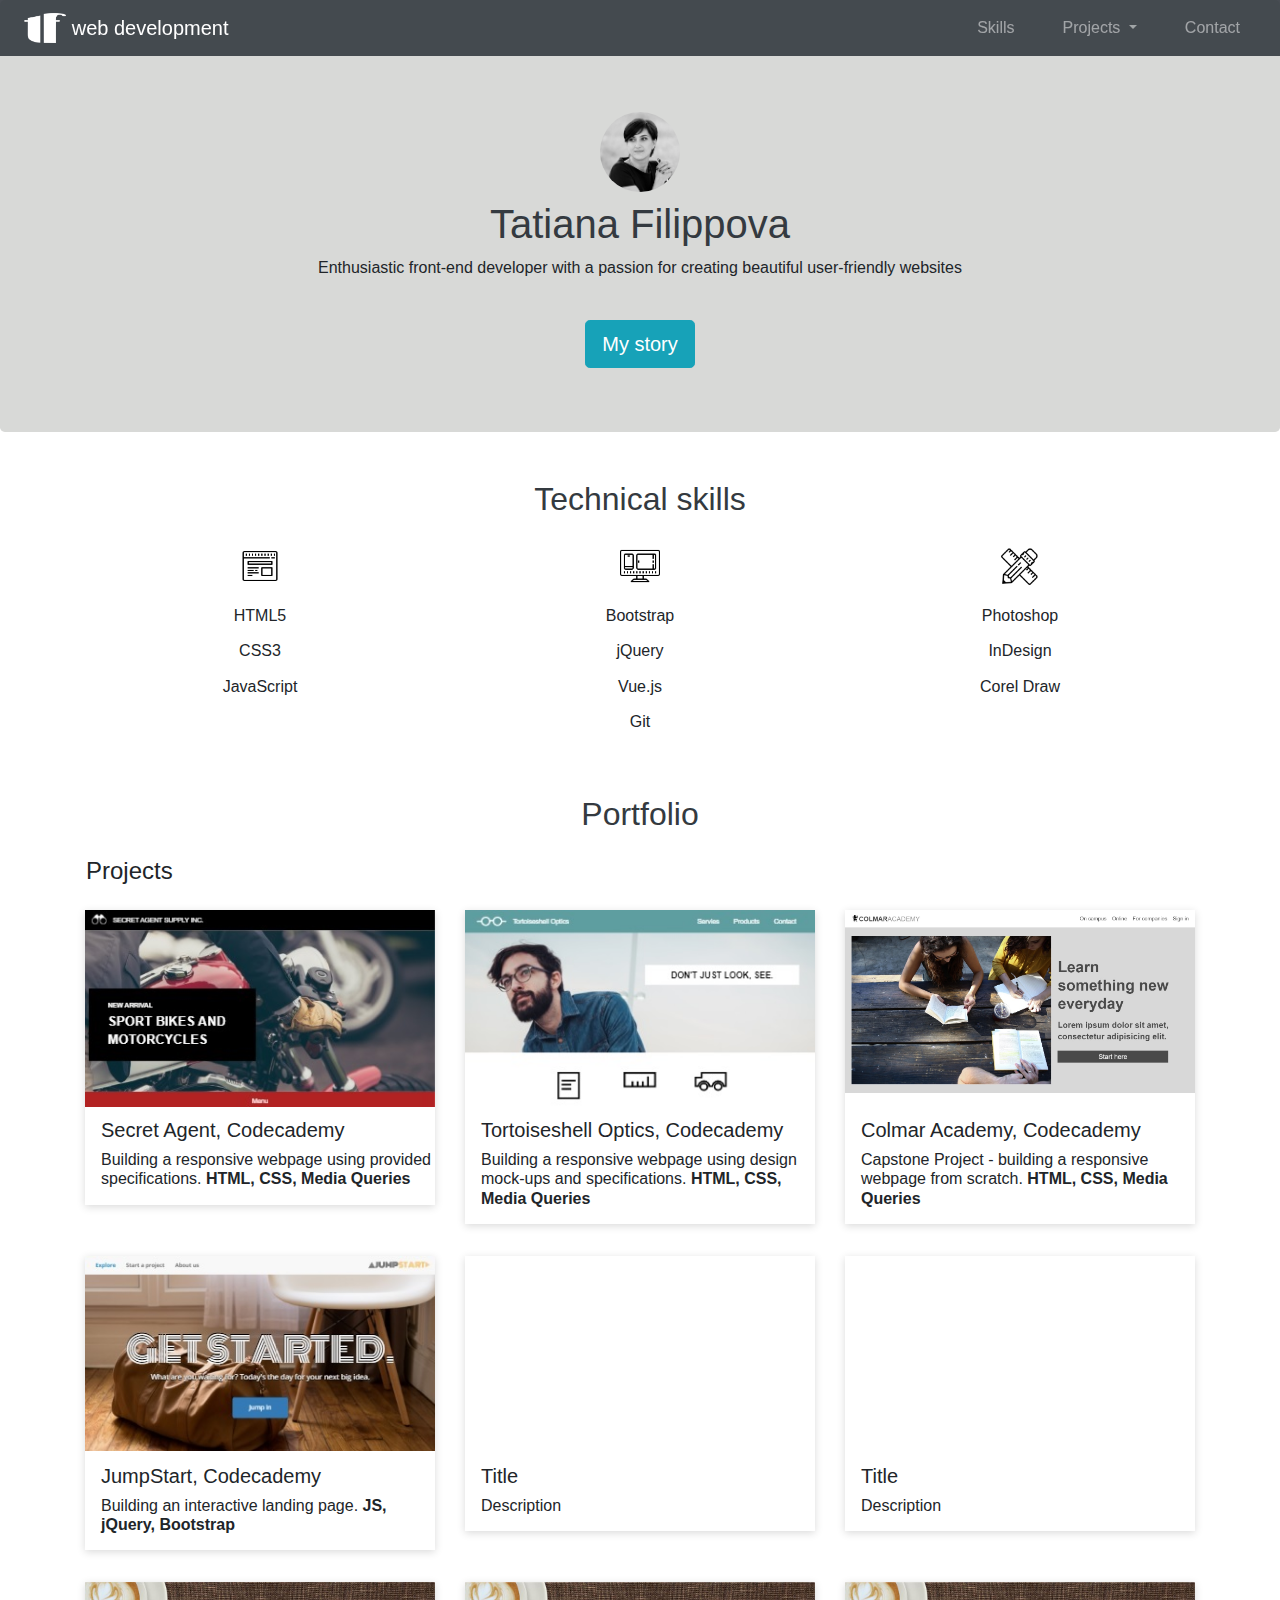
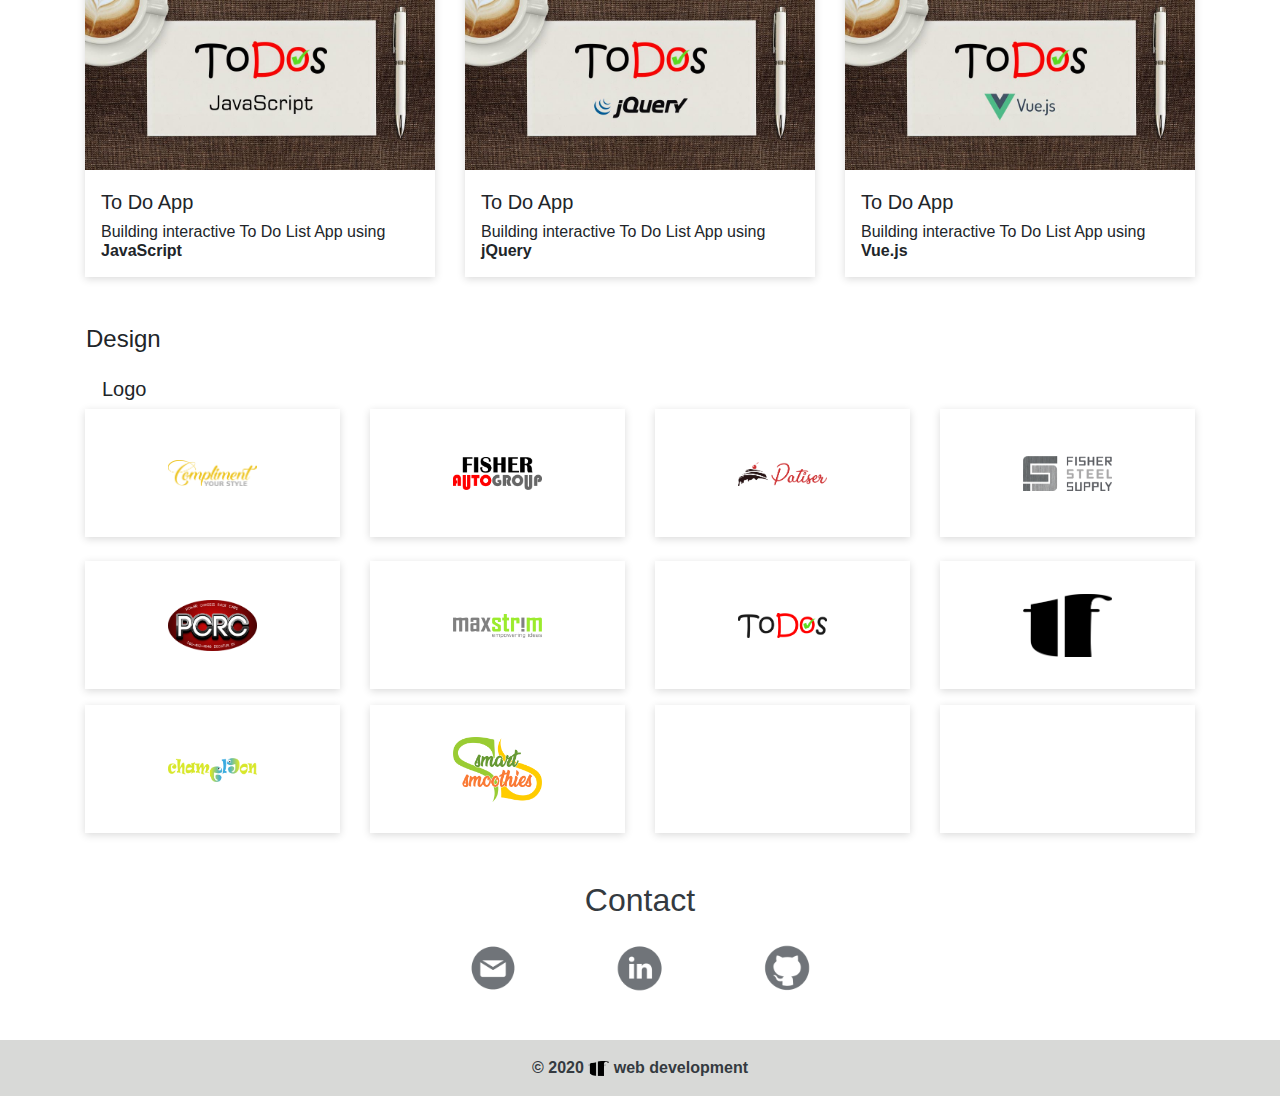
==== index.html @ d6ab0d85 "Change pictures for 7, 8 and 9 project. Add titles and description" ====
<!DOCTYPE html>
<html lang="en" dir="ltr">
<head>
	<meta charset="utf-8">
	<meta name="viewport" content="width=device-width, initial-scale=1">
	<title>Tatiana Filippova</title>
<!--	<link rel="stylesheet" href="resources/css/reset.css">-->
	<link rel="stylesheet" href="https://maxcdn.bootstrapcdn.com/bootstrap/4.4.1/css/bootstrap.min.css">
	<link rel="stylesheet" href="resources/css/style.css">
	<script src="https://ajax.googleapis.com/ajax/libs/jquery/3.4.1/jquery.min.js"></script>
	<script src="https://cdnjs.cloudflare.com/ajax/libs/popper.js/1.16.0/umd/popper.min.js"></script>
	<script src="https://maxcdn.bootstrapcdn.com/bootstrap/4.4.1/js/bootstrap.min.js"></script>
</head>
<body>

	<!-- Header -->
	<header>
		<nav class="navbar navbar-expand-lg navbar-dark dark fixed-top">
			<a class="navbar-brand ml-2" href="#">
				<img src="./resources/img/logo.png" height="30" class="d-inline-block align-top" alt="">
				<span>web development</span>
			</a>
			<button class="navbar-toggler" type="button" data-toggle="collapse" data-target="#navbarNavDropdown" aria-controls="navbarNavDropdown" aria-expanded="false" aria-label="Toggle navigation">
				<span class="navbar-toggler-icon"></span>
			</button>
			<div class="collapse navbar-collapse" id="navbarNavDropdown">
				<ul class="navbar-nav">
					<li class="nav-item">
						<a class="nav-link" href="#skills">Skills</a>
					</li>
					<li class="nav-item dropdown">
						<a class="nav-link dropdown-toggle" href="#" id="navbarDropdownMenuLink" role="button" data-toggle="dropdown" aria-haspopup="true" aria-expanded="false">
							Projects
						</a>
						<div class="dropdown-menu" aria-labelledby="navbarDropdownMenuLink">
							<a class="dropdown-item" href="#projects">Projects</a>
							<a class="dropdown-item" href="#design">Design</a>
						</div>
					</li>
					<li class="nav-item">
						<a class="nav-link" href="#contact">Contact</a>
					</li>
				</ul>
			</div>
		</nav>
	</header>

	<main>
		<section>
			<div class="fluid-container">
			<div class="jumbotron">
				<div class="container mt-5">
					<img src="./resources/img/tatiana.jpg" class="rounded-circle mb-2" width="80px" alt="">
					<h1>Tatiana Filippova</h1>
					<p>Enthusiastic front-end developer with a passion for creating beautiful user-friendly websites</p><br>
					<button type="button" class="btn btn-info btn-lg" data-toggle="collapse" data-target="#story">My story</button>
					<div id="story" class="collapse"> Lorem ipsum dolor sit amet, consectetur adipisicing elit, sed do eiusmod tempor incididunt ut labore et dolore magna aliqua. Ut enim ad minim veniam, quis nostrud exercitation ullamco laboris nisi ut aliquip ex ea commodo consequat.
  					</div>
				</div>
			</div>
		</section>
		<section>
			<div class="container">
				<!-- Skills heading -->
				<h2 id="skills" class="title">Technical skills</h2>
				<div class="row">
					<!-- Front-end column -->
					<div class="col-sm-4">
						<img class="skills-img" src="./resources/img/web.png" alt="">
						<p>HTML5</p>
						<p>CSS3</p>
						<p>JavaScript</p>
					</div>
					<!-- Front-end column -->
					<div class="col-sm-4">
						<img class="skills-img" src="./resources/img/responsive.png" alt="">
						<p>Bootstrap</p>
						<p>jQuery</p>
						<p>Vue.js</p>
						<p>Git</p>
					</div>
					<!-- Design column -->
					<div class="col-sm-4">
						<img class="skills-img" src="./resources/img/design.png" alt="">
						<p>Photoshop</p>
						<p>InDesign</p>
						<p>Corel Draw</p>
					</div>
				</div>
			</div>
		</section>
		<section>
			<div class="container">
				<!-- Portfolio heading-->
				<h2 class="title">Portfolio</h2>
				<!-- Projects -->
				<div class="row">
					<h4 id="projects">Projects</h4>
				</div>
				<!-- Project row 1 -->
				<div class="row mb-3">
					<!-- Project 1 -->
					<div class="col-xs-12 col-sm-4">
						<div class="project">
							<div class="image-container">
								<a href="https://tphilippova.github.io/secretagentsupply/" target="_blank">
									<img src="./resources/img/project1.jpg" alt="">
								</a>
							</div>
							<h5>Secret Agent, Codecademy</h5>
							<p class="pb-3">Building a responsive webpage using provided specifications. <b>HTML, CSS, Media Queries</b></p>
						</div>
					</div>
					<!-- Project 2 -->
					<div class="col-xs-12 col-sm-4">
						<div class="project">
							<div class="image-container">
								<a href="https://tphilippova.github.io/t-optics/" target="_blank">
									<img src="./resources/img/project2.jpg" alt="">
								</a>
							</div>
							<h5>Tortoiseshell Optics, Codecademy</h5>
							<p class="pb-3">Building a responsive webpage using design mock-ups and specifications. <b>HTML, CSS, Media Queries</b></p>
						</div>
					</div>
					<!-- Project 3 -->
					<div class="col-xs-12 col-sm-4">
						<div class="project">
							<div class="image-container">
								<a href="https://tphilippova.github.io/colmaracademy/" target="_blank">
									<img src="./resources/img/project3.jpg" alt="">
								</a>
							</div>
							<h5>Colmar Academy, Codecademy</h5>
							<p class="pb-3">Capstone Project - building a responsive webpage from scratch. <b>HTML, CSS, Media Queries</b></p>
						</div>
					</div>
				</div>
				<!-- Project row 2 -->
				<div class="row mb-3">
					<!-- Project 4 -->
					<div class="col-xs-12 col-sm-4">
						<div class="project">
							<div class="image-container">
								<a href="https://tphilippova.github.io/jumpstart/" target="_blank">
									<img src="./resources/img/project4.jpg" alt="">
								</a>
							</div>
							<h5>JumpStart, Codecademy</h5>
							<p class="pb-3">Building  an interactive landing page. <b>JS, jQuery, Bootstrap</b></p>
						</div>
					</div>
					<!-- Project 5 -->
					<div class="col-xs-12 col-sm-4">
						<div class="project">
							<div class="image-container">
								<a href="" target="_blank">
									<img src="./resources/img/project5.jpg" alt="">
								</a>
							</div>
							<h5>Title</h5>
							<p class="pb-3">Description</p>
						</div>
					</div>
					<!-- Project 6 -->
					<div class="col-xs-12 col-sm-4">
						<div class="project">
							<div class="image-container">
								<a href="" target="_blank">
									<img src="./resources/img/project6.jpg" alt="">
								</a>
							</div>
							<h5>Title</h5>
							<p class="pb-3">Description</p>
						</div>
					</div>
				</div>
				<!-- Project row 3 -->
				<div class="row mb-3">
					<!-- Project 7 -->
					<div class="col-xs-12 col-sm-4">
						<div class="project">
							<div class="image-container">
								<a href="https://tphilippova.github.io/todos-js/" target="_blank">
									<img src="./resources/img/project7.jpg" alt="">
								</a>
							</div>
							<h5>To Do App</h5>
							<p class="pb-3">Building interactive To Do List App using <b>JavaScript</b></p>
						</div>
					</div>
					<!-- Project 8 -->
					<div class="col-xs-12 col-sm-4">
						<div class="project">
							<div class="image-container">
								<a href="https://tphilippova.github.io/todos-jquery/" target="_blank">
									<img src="./resources/img/project8.jpg" alt="">
								</a>
							</div>
							<h5>To Do App</h5>
							<p class="pb-3">Building interactive To Do List App using <b>jQuery</b></p>
						</div>
					</div>
					<!-- Project 9 -->
					<div class="col-xs-12 col-sm-4">
						<div class="project">
							<div class="image-container">
								<a href="https://tphilippova.github.io/todos-vue.js/" target="_blank">
									<img src="./resources/img/project9.jpg" alt="">
								</a>
							</div>
							<h5>To Do App</h5>
							<p class="pb-3">Building interactive To Do List App using <b>Vue.js</b></p>
						</div>
					</div>
				</div>

				<!-- Design projects -->
				<div class="row">
					<h4 id="design">Design</h4>
				</div>
				<div class="row">
					<h5 class="design-work">Logo</h5>
				</div>
				<!-- Design row 1 -->
				<div class="row mb-4">
					<div class="col-sm-3">
						<div class="design">
							<div class="logo-container">
								<img src="./resources/img/compliment.png" alt="Compliment logo">
							</div>
						</div>
					</div>
					<div class="col-sm-3">
						<div class="design">
							<div class="logo-container">
								<img src="./resources/img/fisherauto.png" alt="Fisher Auto logo">
							</div>
						</div>
					</div>
					<div class="col-sm-3">
						<div class="design">
							<div class="logo-container">
								<img src="./resources/img/patiser.png" alt="Patiser logo">
							</div>
						</div>
					</div>
					<div class="col-sm-3">
						<div class="design">
							<div class="logo-container">
								<img src="./resources/img/fishersteel.png" alt="Fisher Steel Supply logo">
							</div>
						</div>
					</div>
				</div>
				<!-- Design row 2 -->
				<div class="row mb-3">
					<div class="col-sm-3">
						<div class="design">
							<div class="logo-container">
								<img src="./resources/img/pcrc.png" alt="PCRC logo">
							</div>
						</div>
					</div>
					<div class="col-sm-3">
						<div class="design">
							<div class="logo-container">
								<img src="./resources/img/maxstrim.png" alt="Maxstrim logo">
							</div>
						</div>
					</div>
					<div class="col-sm-3">
						<div class="design">
							<div class="logo-container">
								<img src="./resources/img/todos.png" alt="ToDos logo">
							</div>
						</div>
					</div>
					<div class="col-sm-3">
						<div class="design">
							<div class="logo-container">
								<img src="./resources/img/tf.png" alt="TF logo">
							</div>
						</div>
					</div>
				</div>
				<!-- Design row 3 -->
				<div class="row mb-3">
					<div class="col-sm-3">
						<div class="design">
							<div class="logo-container">
								<img src="./resources/img/chameleon.png" alt="Chameleon logo">
							</div>
						</div>
					</div>
					<div class="col-sm-3">
						<div class="design">
							<div class="logo-container">
								<img src="./resources/img/smoothies.png" alt="Smart Smoothies logo">
							</div>
						</div>
					</div>
					<div class="col-sm-3">
						<div class="design">
							<div class="logo-container">
								<img src="./resources/img/ecopartner.png" alt="">
							</div>
						</div>
					</div>
					<div class="col-sm-3">
						<div class="design">
							<div class="logo-container">
								<img src="./resources/img/" alt="">
							</div>
						</div>
					</div>
				</div>
			</div>
		</section>
		<section>
			<!-- Contact information -->
			<div class="container">
				<h2 id="contact" class="title">Contact</h2>
				<div class="row mt-4 mb-5">
					<div class="col-sm-3"></div>
					<div class="col-sm-6">
						<div class="contact">
							<a href="mailto:tphilippova@gmail.com">
								<img class="contact-icon" src="./resources/img/mail_b.png" alt="">
							</a>
							<a href="https://www.linkedin.com/in/tatiana-filippova" target="_blank">
								<img class="contact-icon" src="./resources/img/in_b.png" alt="">
							</a>
							<a href="https://github.com/tphilippova" target="_blank">
								<img class="contact-icon" src="./resources/img/github_b.png" alt="">
							</a>
						</div>
					</div>
					<div class="col-sm-3"></div>
				</div>
			</div>

		</section>
	</main>

	<footer class="flex-container">
		<div class="pt-3">
			<p>&copy; 2020 <img src="./resources/img/tf-logo.png" height="15"> web development</p>
		</div>
	</footer>

</body>
</html>
---- resources/css/style.css ----
h1, h2, h3 {
	color: #343a40;
}

.dark {
	background-color: rgba(52, 58, 64, .9);
}

nav a {
  color: lightgray;
}

nav a:hover {
  color: white;
}

.navbar-brand {
  color: white;
}

.collapse {
  justify-content: flex-end;
}

.nav-item {
	margin: 0 1rem;
}

.container {
	text-align: center;
}

.jumbotron {
	background-color: #D8D9D7;
}

/*.jumbotron h1 {*/
/*	color: #011126;*/
/*}*/

.row h3 {
	padding: 20px;
}

.skills-img {
	width: 40px;
	height: auto;
	margin: 20px;
}

#story {
	padding-top: 20px;
}

.title {
	margin-top: 3rem;
}

.col-sm-4 p {
	line-height: 1.2rem;
}

.row h4 {
	padding: 1rem;
}

.project {
	background: #fff;
	box-shadow: 0 2px 8px 0 rgba(0,0,0,.15);
	transition: box-shadow .25s ease-in;
	text-align: left;
}

.project:hover {
	box-shadow: 0 8px 12px 0 rgba(0,0,0, .3);
}

.project .image-container {
	height: 13rem;
	overflow: hidden;
}

.image-container img {
	width: 100%;
	height: auto;
}

.project h5,
.project p {
	padding-left: 1rem;
}

.design-work {
	padding-left: 2rem;
}

.design {
	box-shadow: 0 2px 8px 0 rgba(0,0,0,.15);
	height: 8rem;
	display: flex;
	align-items: center;
	justify-content: center;
}

div.logo-container {
	width: 8rem;
}

div.logo-container img {
	width: 70%;
	transition: transform .6s ease-in-out;
	}

.logo-container img:hover {
	transform: scale(1.5);
}

.contact-icon {
	width: 3rem;
	height: auto;
	opacity: 0.7;
}

.contact-icon:hover {
	opacity: 1;
}

.contact {
	display: flex;
	justify-content: space-evenly;
}

footer {
	background-color: #d8d9d7;
	height: 3.5rem;
	text-align: center;
	font-weight: bold;
	color: #343a40;
}

footer p {
	padding-bottom: 1rem;
	margin-bottom: 0;
}
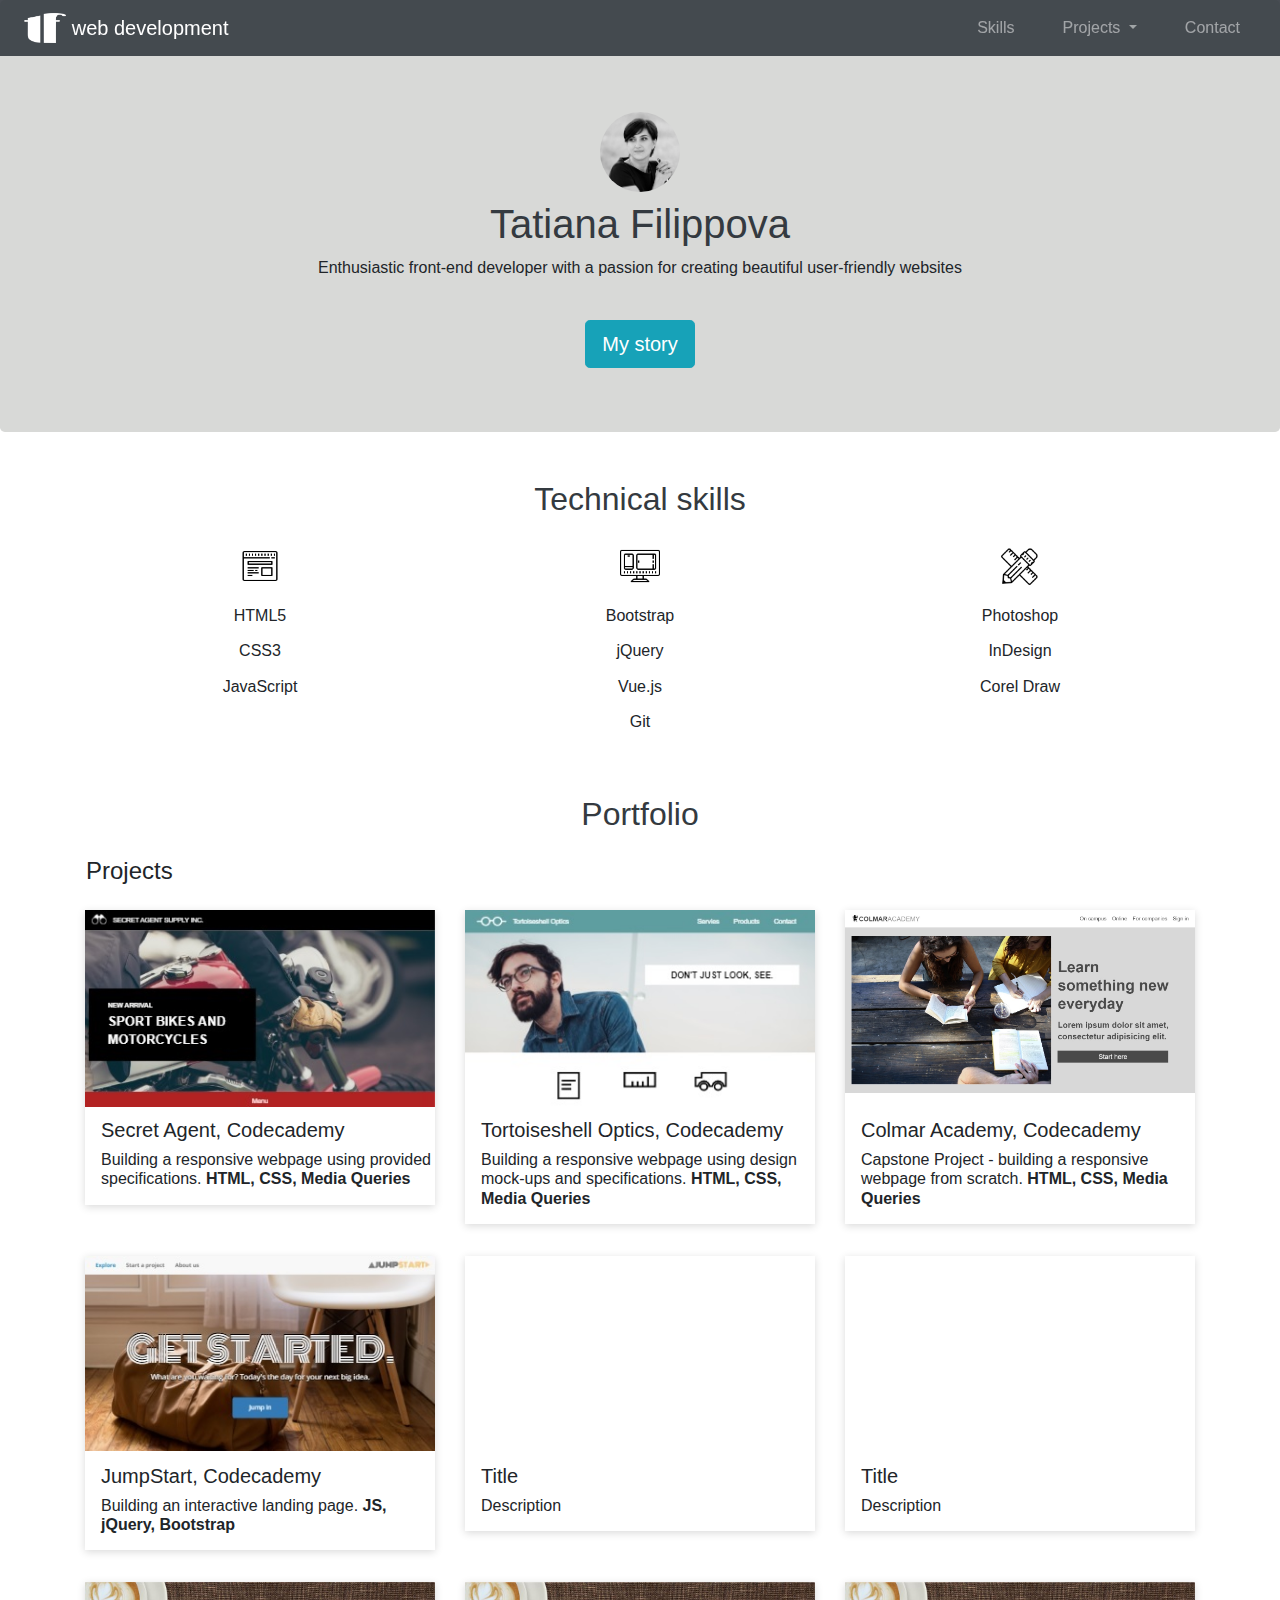
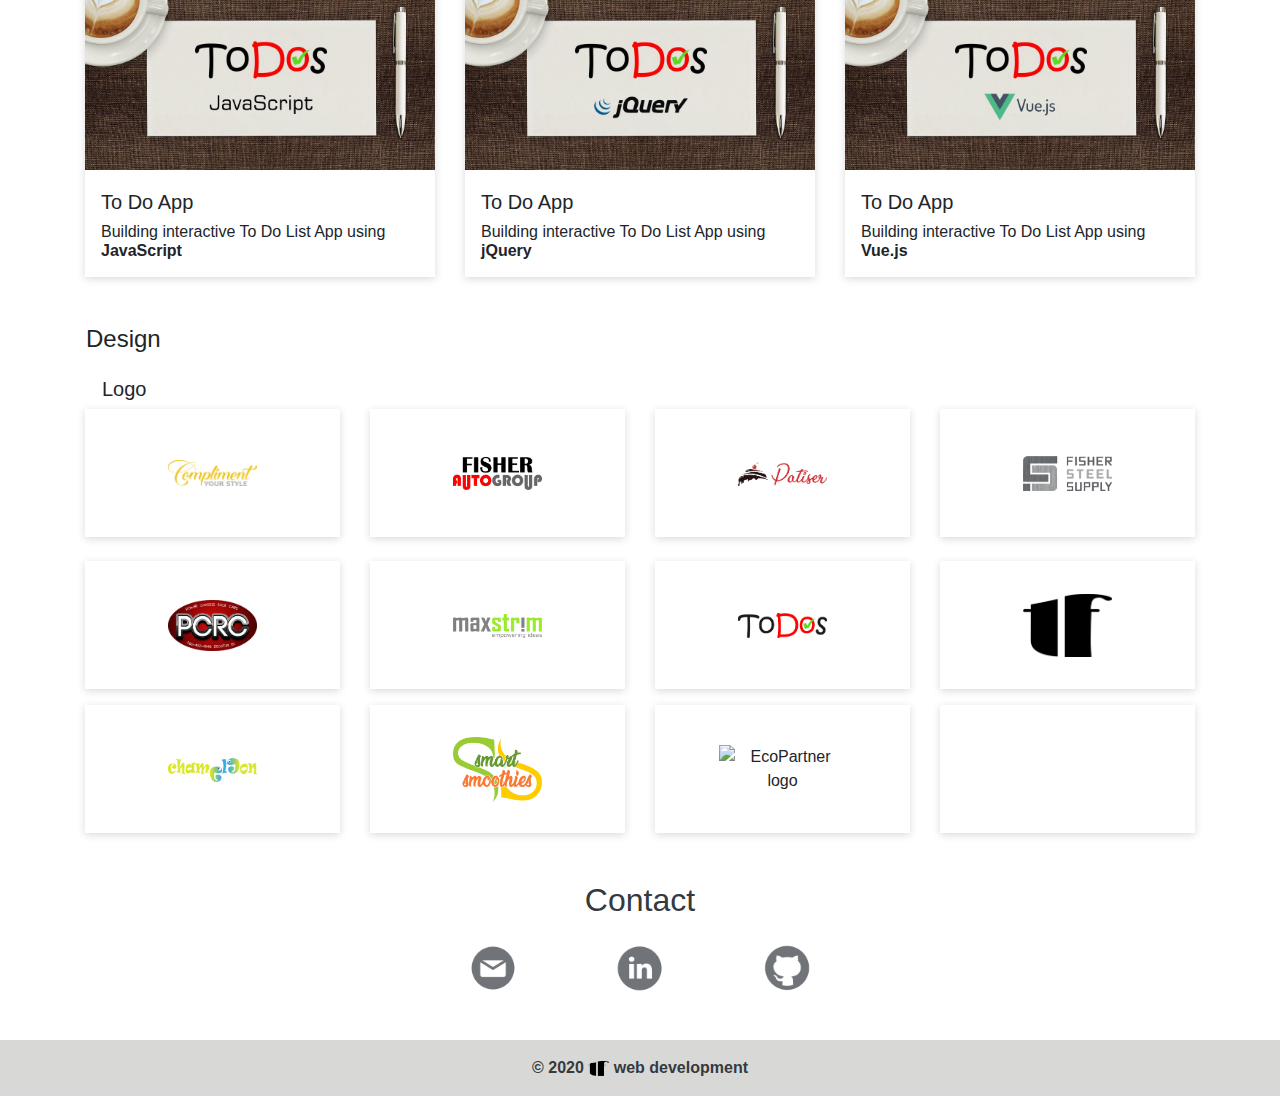
==== commit d4d7b461: "Add alt to images" ====
--- a/index.html
+++ b/index.html
@@ -104,7 +104,7 @@
 						<div class="project">
 							<div class="image-container">
 								<a href="https://tphilippova.github.io/secretagentsupply/" target="_blank">
-									<img src="./resources/img/project1.jpg" alt="">
+									<img src="./resources/img/project1.jpg" alt="Secret Agent webpage screenshot">
 								</a>
 							</div>
 							<h5>Secret Agent, Codecademy</h5>
@@ -116,7 +116,7 @@
 						<div class="project">
 							<div class="image-container">
 								<a href="https://tphilippova.github.io/t-optics/" target="_blank">
-									<img src="./resources/img/project2.jpg" alt="">
+									<img src="./resources/img/project2.jpg" alt="Tortoiseshell Optics webpage screenshot">
 								</a>
 							</div>
 							<h5>Tortoiseshell Optics, Codecademy</h5>
@@ -128,7 +128,7 @@
 						<div class="project">
 							<div class="image-container">
 								<a href="https://tphilippova.github.io/colmaracademy/" target="_blank">
-									<img src="./resources/img/project3.jpg" alt="">
+									<img src="./resources/img/project3.jpg" alt="Colmar Academy webpage screenshot">
 								</a>
 							</div>
 							<h5>Colmar Academy, Codecademy</h5>
@@ -143,7 +143,7 @@
 						<div class="project">
 							<div class="image-container">
 								<a href="https://tphilippova.github.io/jumpstart/" target="_blank">
-									<img src="./resources/img/project4.jpg" alt="">
+									<img src="./resources/img/project4.jpg" alt="JumpStart webpage screenshot">
 								</a>
 							</div>
 							<h5>JumpStart, Codecademy</h5>
@@ -182,7 +182,7 @@
 						<div class="project">
 							<div class="image-container">
 								<a href="https://tphilippova.github.io/todos-js/" target="_blank">
-									<img src="./resources/img/project7.jpg" alt="">
+									<img src="./resources/img/project7.jpg" alt="ToDo App image">
 								</a>
 							</div>
 							<h5>To Do App</h5>
@@ -194,7 +194,7 @@
 						<div class="project">
 							<div class="image-container">
 								<a href="https://tphilippova.github.io/todos-jquery/" target="_blank">
-									<img src="./resources/img/project8.jpg" alt="">
+									<img src="./resources/img/project8.jpg" alt="ToDo App image">
 								</a>
 							</div>
 							<h5>To Do App</h5>
@@ -206,7 +206,7 @@
 						<div class="project">
 							<div class="image-container">
 								<a href="https://tphilippova.github.io/todos-vue.js/" target="_blank">
-									<img src="./resources/img/project9.jpg" alt="">
+									<img src="./resources/img/project9.jpg" alt="ToDo App image">
 								</a>
 							</div>
 							<h5>To Do App</h5>
@@ -303,7 +303,7 @@
 					<div class="col-sm-3">
 						<div class="design">
 							<div class="logo-container">
-								<img src="./resources/img/ecopartner.png" alt="">
+								<img src="./resources/img/ecopartner.png" alt="EcoPartner logo">
 							</div>
 						</div>
 					</div>
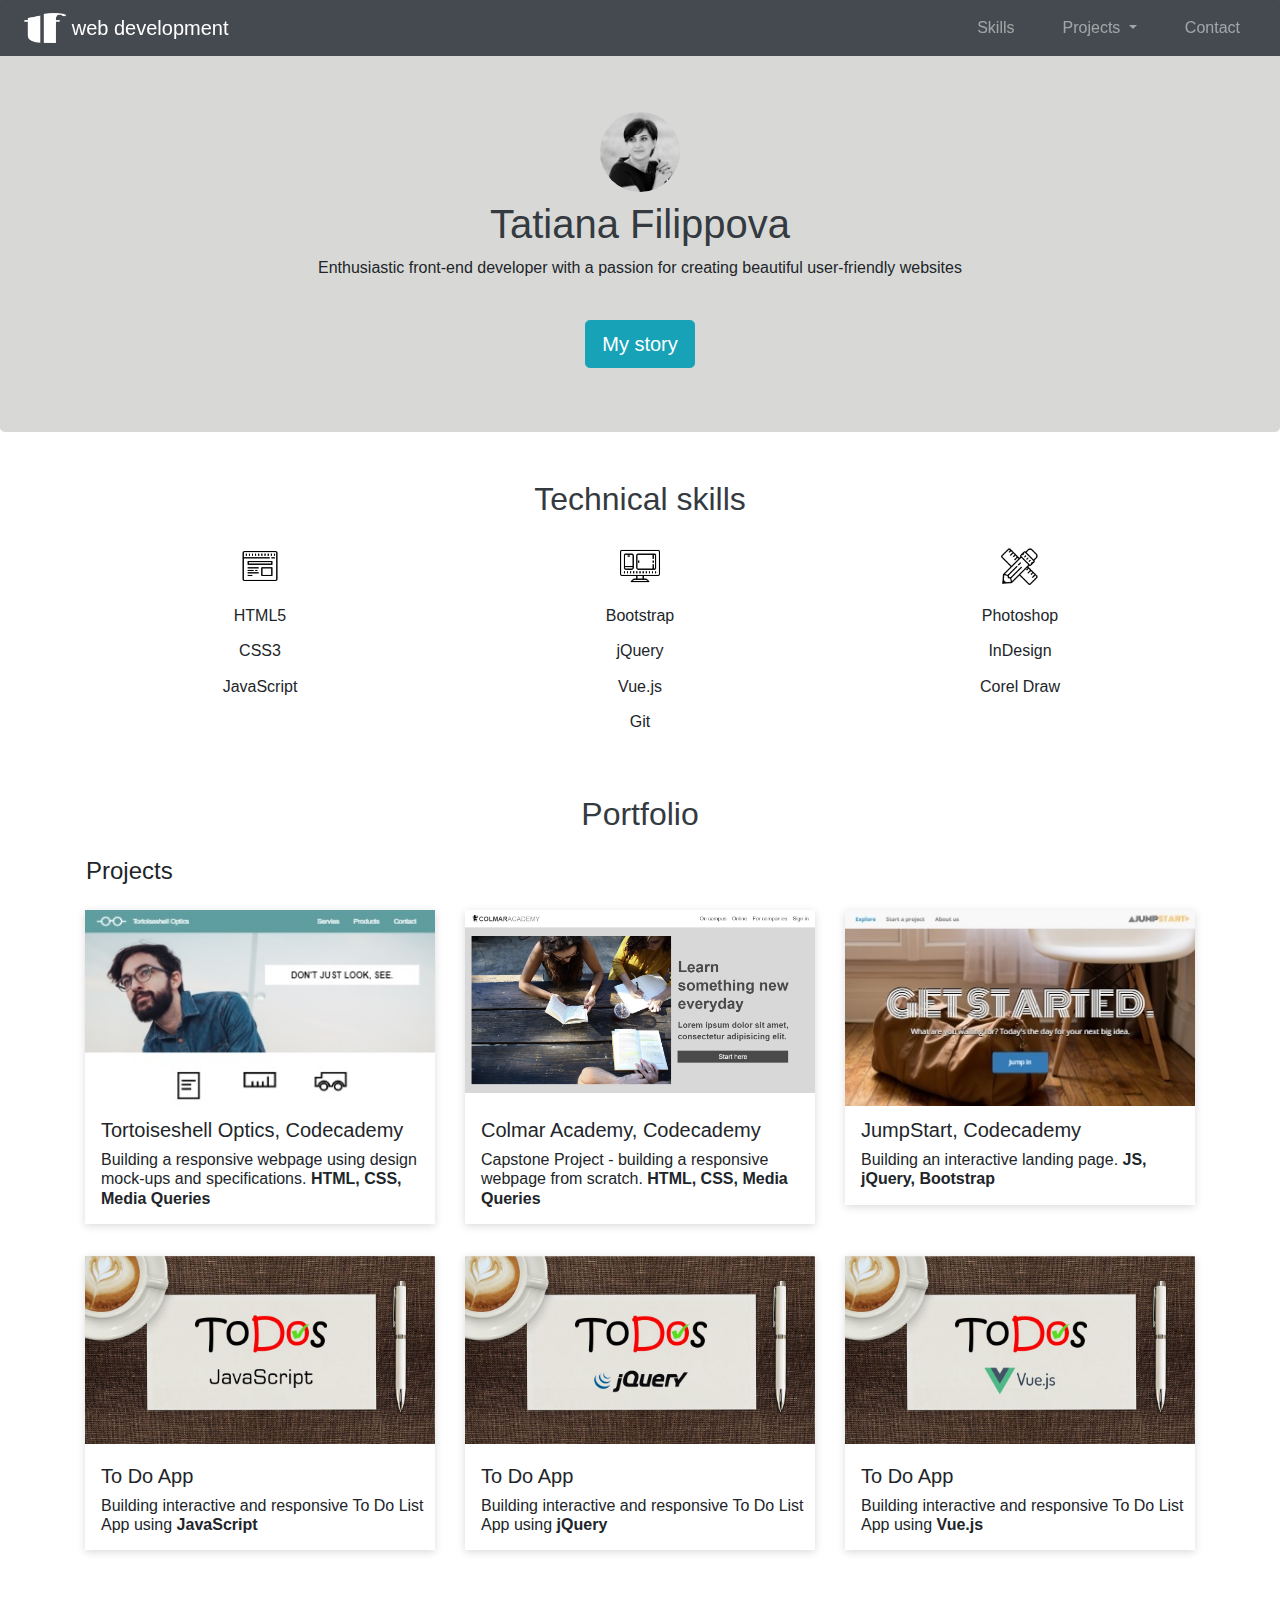
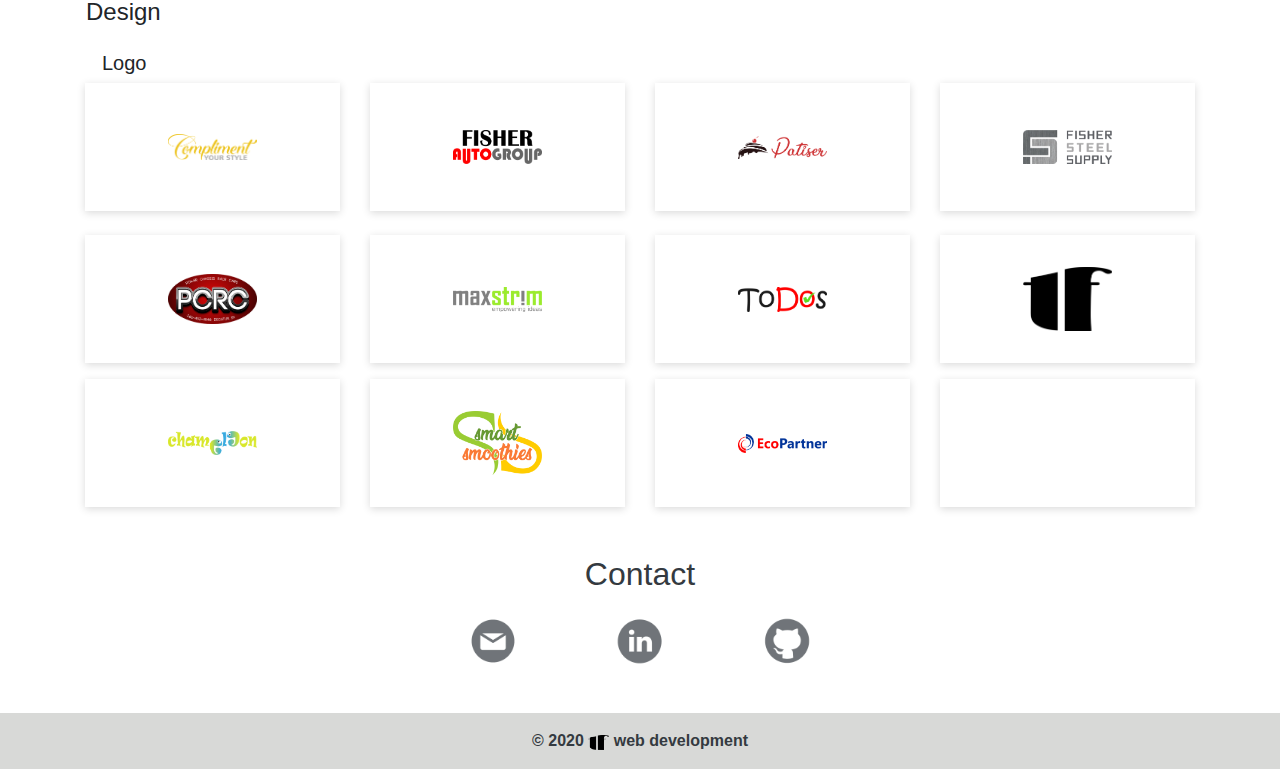
==== commit 52d7b637: "Rearrange projects" ====
--- a/index.html
+++ b/index.html
@@ -100,18 +100,18 @@
 				<!-- Project row 1 -->
 				<div class="row mb-3">
 					<!-- Project 1 -->
-					<div class="col-xs-12 col-sm-4">
-						<div class="project">
-							<div class="image-container">
-								<a href="https://tphilippova.github.io/secretagentsupply/" target="_blank">
-									<img src="./resources/img/project1.jpg" alt="Secret Agent webpage screenshot">
-								</a>
-							</div>
-							<h5>Secret Agent, Codecademy</h5>
-							<p class="pb-3">Building a responsive webpage using provided specifications. <b>HTML, CSS, Media Queries</b></p>
-						</div>
-					</div>
-					<!-- Project 2 -->
+<!--					<div class="col-xs-12 col-sm-4">-->
+<!--						<div class="project">-->
+<!--							<div class="image-container">-->
+<!--								<a href="https://tphilippova.github.io/secretagentsupply/" target="_blank">-->
+<!--									<img src="./resources/img/project1.jpg" alt="Secret Agent webpage screenshot">-->
+<!--								</a>-->
+<!--							</div>-->
+<!--							<h5>Secret Agent, Codecademy</h5>-->
+<!--							<p class="pb-3">Building a responsive webpage using provided specifications. <b>HTML, CSS, Media Queries</b></p>-->
+<!--						</div>-->
+<!--					</div>-->
+<!--					&lt;!&ndash; Project 2 &ndash;&gt;-->
 					<div class="col-xs-12 col-sm-4">
 						<div class="project">
 							<div class="image-container">
@@ -123,7 +123,7 @@
 							<p class="pb-3">Building a responsive webpage using design mock-ups and specifications. <b>HTML, CSS, Media Queries</b></p>
 						</div>
 					</div>
-					<!-- Project 3 -->
+					<!-- Project 2 -->
 					<div class="col-xs-12 col-sm-4">
 						<div class="project">
 							<div class="image-container">
@@ -135,48 +135,60 @@
 							<p class="pb-3">Capstone Project - building a responsive webpage from scratch. <b>HTML, CSS, Media Queries</b></p>
 						</div>
 					</div>
-				</div>
+					<!-- Project 3 -->
+					<div class="col-xs-12 col-sm-4">
+						<div class="project">
+							<div class="image-container">
+								<a href="https://tphilippova.github.io/jumpstart/" target="_blank">
+									<img src="./resources/img/project4.jpg" alt="JumpStart webpage screenshot">
+								</a>
+							</div>
+							<h5>JumpStart, Codecademy</h5>
+							<p class="pb-3">Building  an interactive landing page. <b>JS, jQuery, Bootstrap</b></p>
+						</div>
+					</div>
+				</div>
+<!--				&lt;!&ndash; Project row 2 &ndash;&gt;-->
+<!--				<div class="row mb-3">-->
+<!--					&lt;!&ndash; Project 4 &ndash;&gt;-->
+<!--					<div class="col-xs-12 col-sm-4">-->
+<!--						<div class="project">-->
+<!--							<div class="image-container">-->
+<!--								<a href="https://tphilippova.github.io/jumpstart/" target="_blank">-->
+<!--									<img src="./resources/img/project4.jpg" alt="JumpStart webpage screenshot">-->
+<!--								</a>-->
+<!--							</div>-->
+<!--							<h5>JumpStart, Codecademy</h5>-->
+<!--							<p class="pb-3">Building  an interactive landing page. <b>JS, jQuery, Bootstrap</b></p>-->
+<!--						</div>-->
+<!--					</div>-->
+<!--					&lt;!&ndash; Project 5 &ndash;&gt;-->
+<!--					<div class="col-xs-12 col-sm-4">-->
+<!--						<div class="project">-->
+<!--							<div class="image-container">-->
+<!--								<a href="" target="_blank">-->
+<!--									<img src="./resources/img/project5.jpg" alt="">-->
+<!--								</a>-->
+<!--							</div>-->
+<!--							<h5>Title</h5>-->
+<!--							<p class="pb-3">Description</p>-->
+<!--						</div>-->
+<!--					</div>-->
+<!--					&lt;!&ndash; Project 6 &ndash;&gt;-->
+<!--					<div class="col-xs-12 col-sm-4">-->
+<!--						<div class="project">-->
+<!--							<div class="image-container">-->
+<!--								<a href="" target="_blank">-->
+<!--									<img src="./resources/img/project6.jpg" alt="">-->
+<!--								</a>-->
+<!--							</div>-->
+<!--							<h5>Title</h5>-->
+<!--							<p class="pb-3">Description</p>-->
+<!--						</div>-->
+<!--					</div>-->
+<!--				</div>-->
 				<!-- Project row 2 -->
 				<div class="row mb-3">
-					<!-- Project 4 -->
-					<div class="col-xs-12 col-sm-4">
-						<div class="project">
-							<div class="image-container">
-								<a href="https://tphilippova.github.io/jumpstart/" target="_blank">
-									<img src="./resources/img/project4.jpg" alt="JumpStart webpage screenshot">
-								</a>
-							</div>
-							<h5>JumpStart, Codecademy</h5>
-							<p class="pb-3">Building  an interactive landing page. <b>JS, jQuery, Bootstrap</b></p>
-						</div>
-					</div>
-					<!-- Project 5 -->
-					<div class="col-xs-12 col-sm-4">
-						<div class="project">
-							<div class="image-container">
-								<a href="" target="_blank">
-									<img src="./resources/img/project5.jpg" alt="">
-								</a>
-							</div>
-							<h5>Title</h5>
-							<p class="pb-3">Description</p>
-						</div>
-					</div>
-					<!-- Project 6 -->
-					<div class="col-xs-12 col-sm-4">
-						<div class="project">
-							<div class="image-container">
-								<a href="" target="_blank">
-									<img src="./resources/img/project6.jpg" alt="">
-								</a>
-							</div>
-							<h5>Title</h5>
-							<p class="pb-3">Description</p>
-						</div>
-					</div>
-				</div>
-				<!-- Project row 3 -->
-				<div class="row mb-3">
 					<!-- Project 7 -->
 					<div class="col-xs-12 col-sm-4">
 						<div class="project">
@@ -186,7 +198,7 @@
 								</a>
 							</div>
 							<h5>To Do App</h5>
-							<p class="pb-3">Building interactive To Do List App using <b>JavaScript</b></p>
+							<p class="pb-3">Building interactive and responsive To Do List App using <b>JavaScript</b></p>
 						</div>
 					</div>
 					<!-- Project 8 -->
@@ -198,7 +210,7 @@
 								</a>
 							</div>
 							<h5>To Do App</h5>
-							<p class="pb-3">Building interactive To Do List App using <b>jQuery</b></p>
+							<p class="pb-3">Building interactive and responsive To Do List App using <b>jQuery</b></p>
 						</div>
 					</div>
 					<!-- Project 9 -->
@@ -210,7 +222,7 @@
 								</a>
 							</div>
 							<h5>To Do App</h5>
-							<p class="pb-3">Building interactive To Do List App using <b>Vue.js</b></p>
+							<p class="pb-3">Building interactive and responsive To Do List App using <b>Vue.js</b></p>
 						</div>
 					</div>
 				</div>
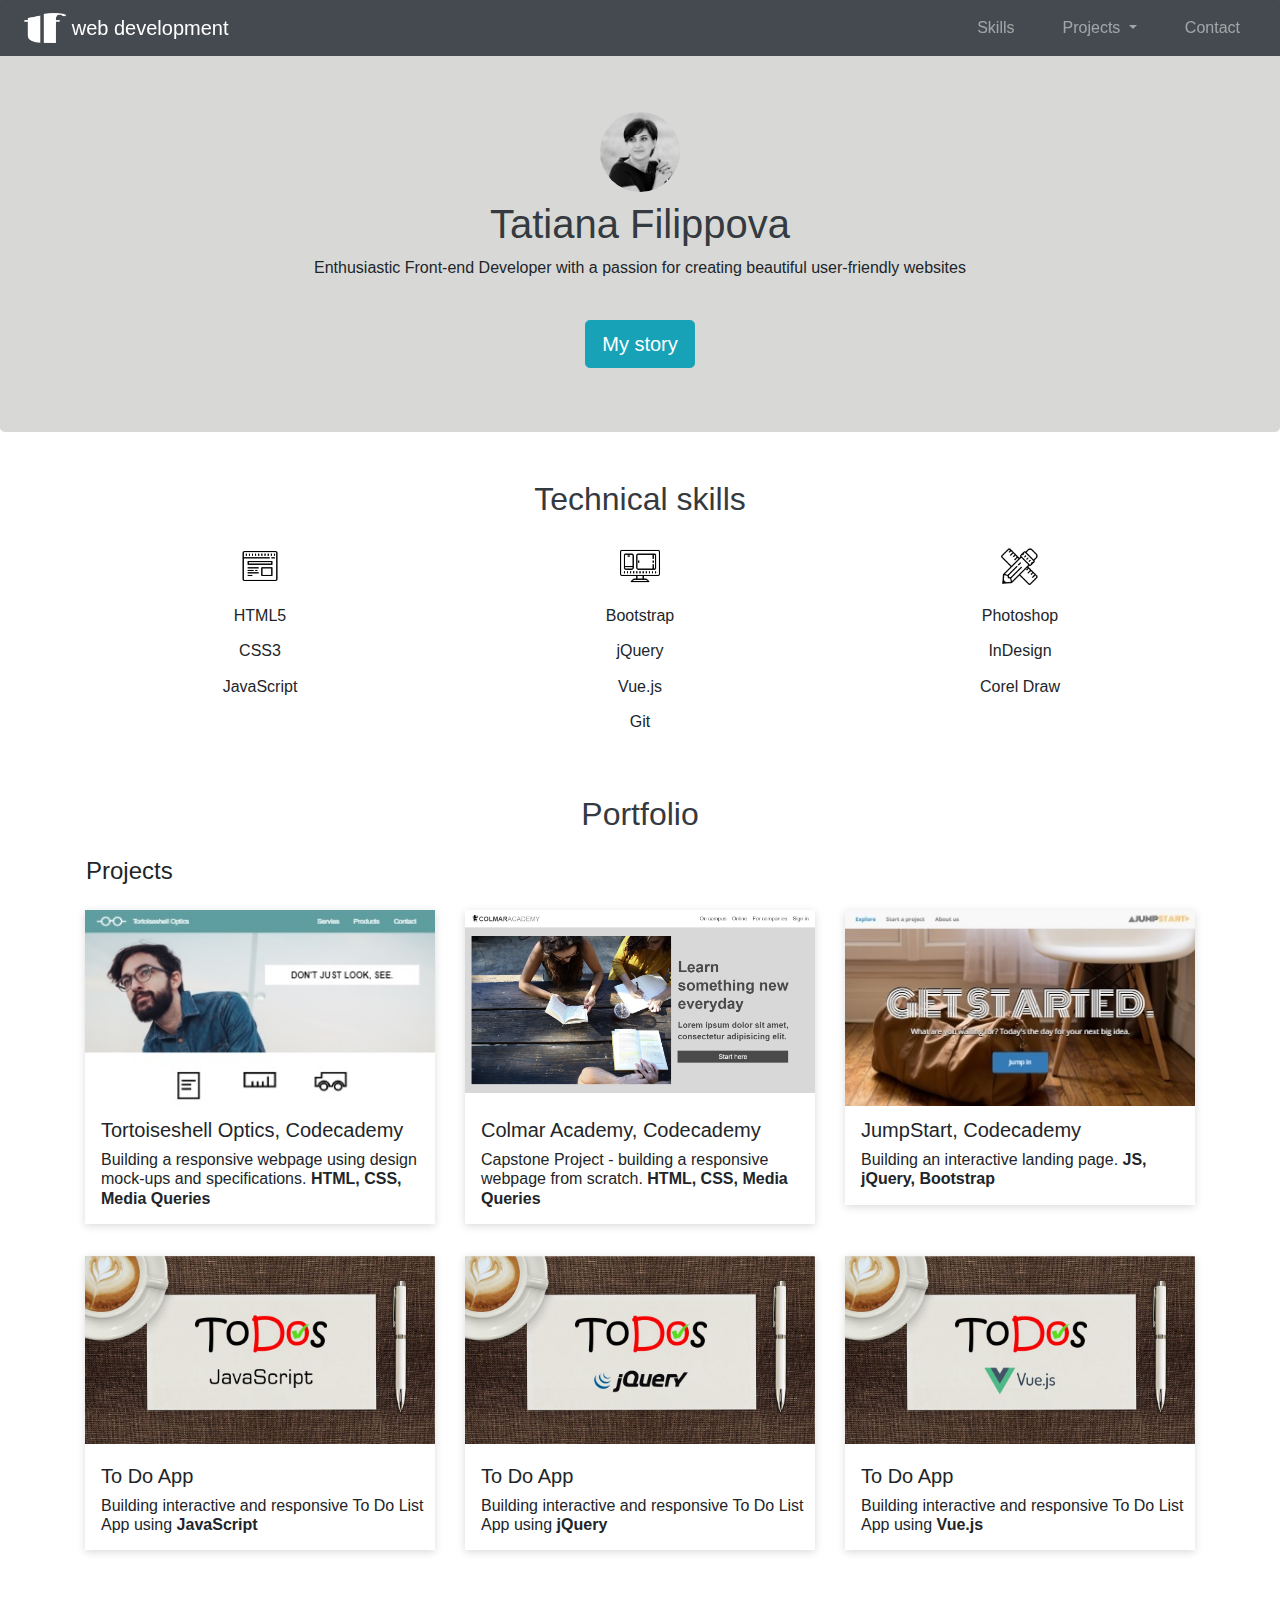
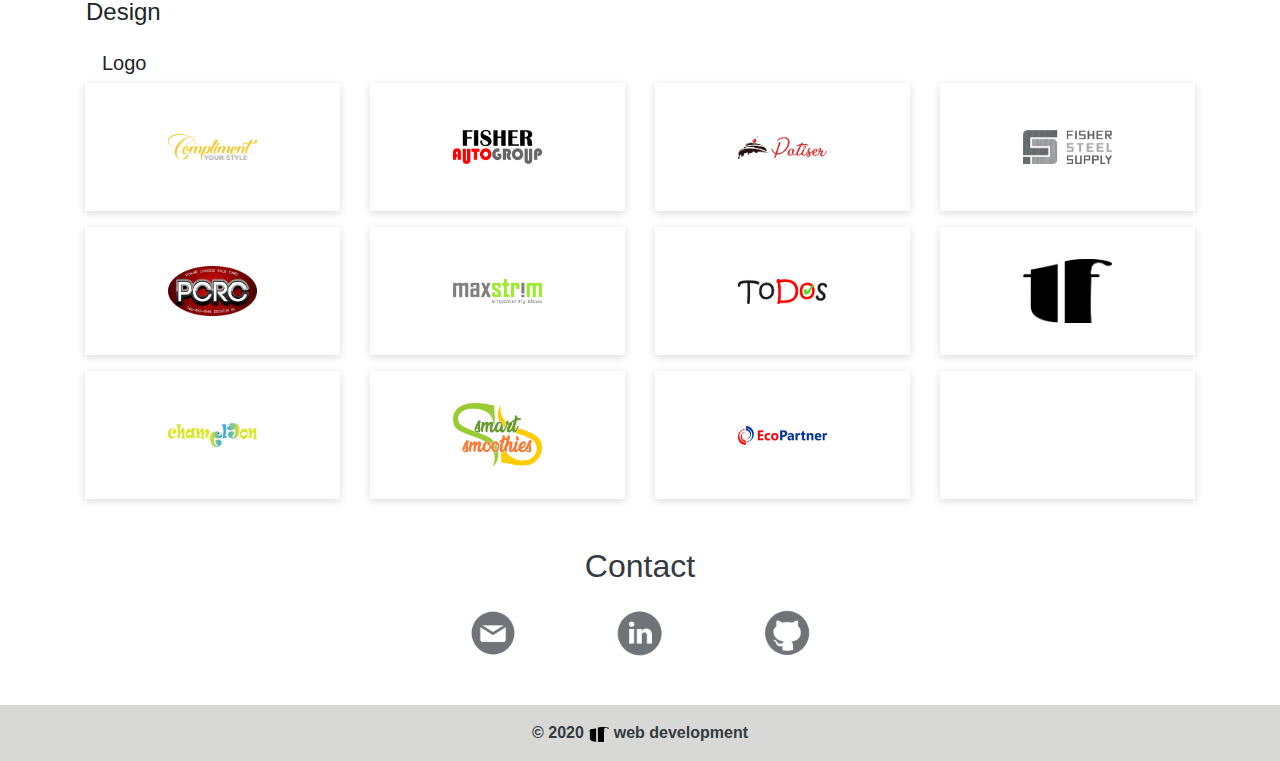
==== commit 493cd3a9: "Add my story. Add resume" ====
--- a/index.html
+++ b/index.html
@@ -52,9 +52,14 @@
 				<div class="container mt-5">
 					<img src="./resources/img/tatiana.jpg" class="rounded-circle mb-2" width="80px" alt="">
 					<h1>Tatiana Filippova</h1>
-					<p>Enthusiastic front-end developer with a passion for creating beautiful user-friendly websites</p><br>
+					<p>Enthusiastic Front-end Developer with a passion for creating beautiful user-friendly websites</p><br>
 					<button type="button" class="btn btn-info btn-lg" data-toggle="collapse" data-target="#story">My story</button>
-					<div id="story" class="collapse"> Lorem ipsum dolor sit amet, consectetur adipisicing elit, sed do eiusmod tempor incididunt ut labore et dolore magna aliqua. Ut enim ad minim veniam, quis nostrud exercitation ullamco laboris nisi ut aliquip ex ea commodo consequat.
+					<div id="story" class="collapse"> Working as a marketing specialist for many years I always was directly and indirectly involved in preparing marketing materials and working with websites. It was my natural curiosity to step further and try myself not only in designing things but also implementing it. I decided to start a new career path. My learning journey began with HTML and CSS, then continued with JavaScript at first, then Jquery, Vue.js and, finally, I am learning React.js.
+						<br>
+						I’m so excited to learn something new every day!
+						<div class="mt-5">
+							<a class="text-info text-uppercase text-decoration-none" href="./resources/img/Tatiana Filippova_Resume.pdf" target="_blank">download resume</a>
+						</div>
   					</div>
 				</div>
 			</div>
@@ -235,7 +240,7 @@
 					<h5 class="design-work">Logo</h5>
 				</div>
 				<!-- Design row 1 -->
-				<div class="row mb-4">
+				<div class="row mb-3">
 					<div class="col-sm-3">
 						<div class="design">
 							<div class="logo-container">
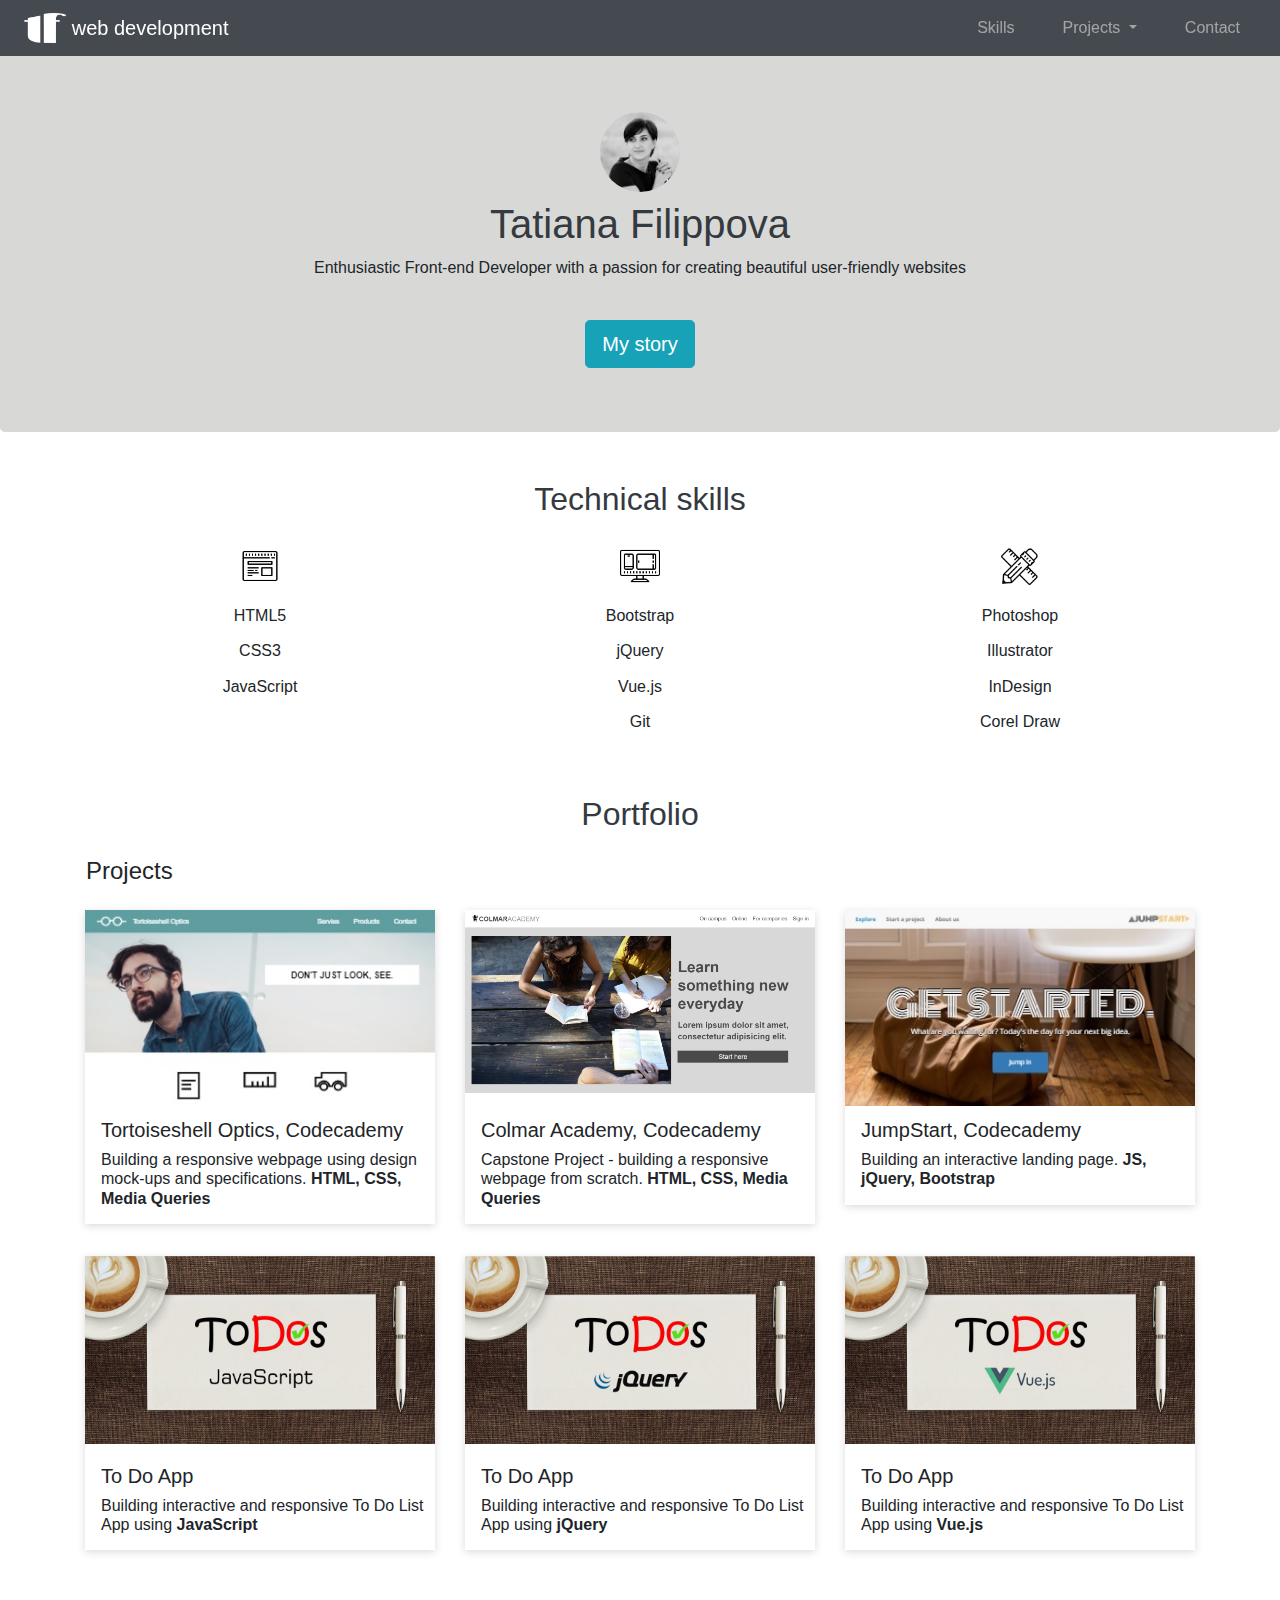
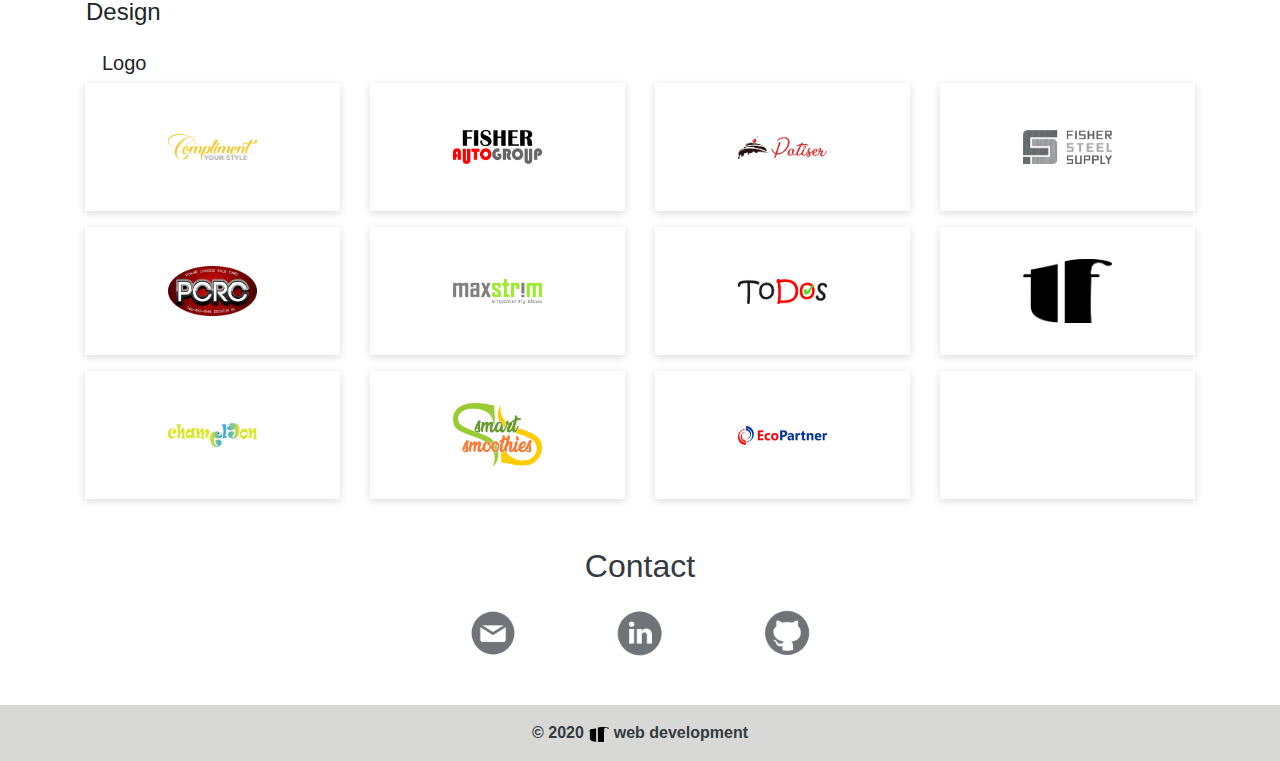
==== commit 27a1c215: "Story correction" ====
--- a/index.html
+++ b/index.html
@@ -54,9 +54,7 @@
 					<h1>Tatiana Filippova</h1>
 					<p>Enthusiastic Front-end Developer with a passion for creating beautiful user-friendly websites</p><br>
 					<button type="button" class="btn btn-info btn-lg" data-toggle="collapse" data-target="#story">My story</button>
-					<div id="story" class="collapse"> Working as a marketing specialist for many years I always was directly and indirectly involved in preparing marketing materials and working with websites. It was my natural curiosity to step further and try myself not only in designing things but also implementing it. I decided to start a new career path. My learning journey began with HTML and CSS, then continued with JavaScript at first, then Jquery, Vue.js and, finally, I am learning React.js.
-						<br>
-						I’m so excited to learn something new every day!
+					<div id="story" class="collapse"> Working as a marketing specialist for many years I always was directly and indirectly involved in preparing marketing materials and working with websites. It was my natural curiosity to step further and try myself not only in designing things but also implementing them. I decided to start a new career path. My learning journey began with HTML and CSS, then continued with JavaScript at first, then Jquery, Vue.js and, finally, I am learning React.js. And it is only the beginning.	I’m so excited to learn something new every day!
 						<div class="mt-5">
 							<a class="text-info text-uppercase text-decoration-none" href="./resources/img/Tatiana Filippova_Resume.pdf" target="_blank">download resume</a>
 						</div>
@@ -88,6 +86,7 @@
 					<div class="col-sm-4">
 						<img class="skills-img" src="./resources/img/design.png" alt="">
 						<p>Photoshop</p>
+						<p>Illustrator</p>
 						<p>InDesign</p>
 						<p>Corel Draw</p>
 					</div>
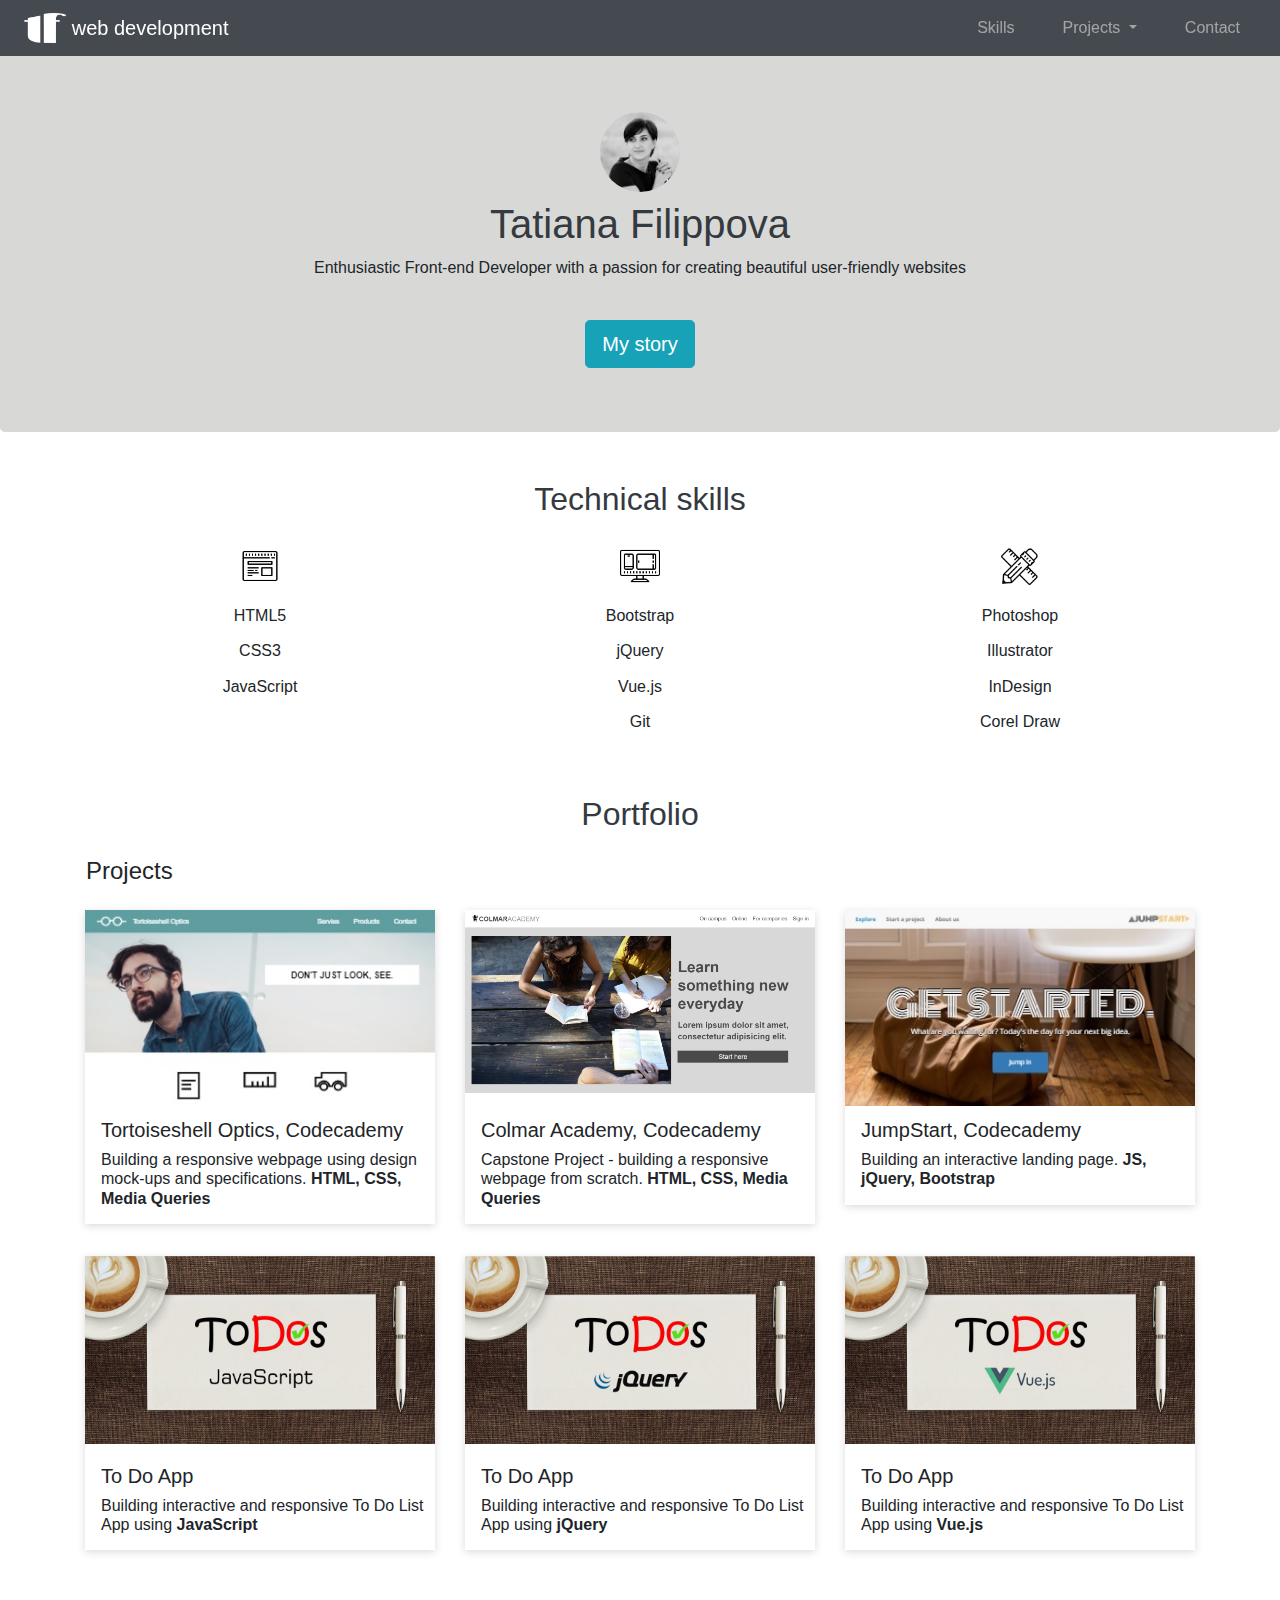
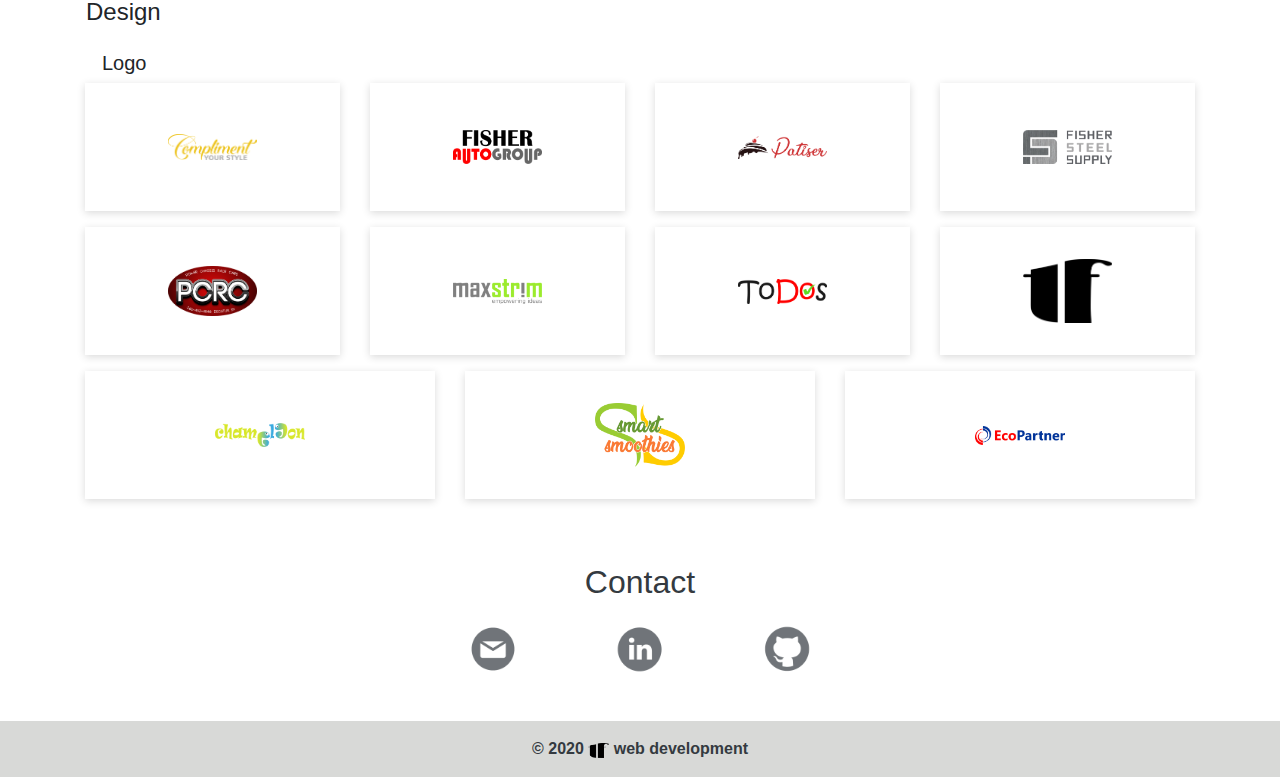
==== commit 095dcbb2: "Remove mb of project and design rows. Add mb to row elements" ====
--- a/index.html
+++ b/index.html
@@ -10,6 +10,7 @@
 	<script src="https://ajax.googleapis.com/ajax/libs/jquery/3.4.1/jquery.min.js"></script>
 	<script src="https://cdnjs.cloudflare.com/ajax/libs/popper.js/1.16.0/umd/popper.min.js"></script>
 	<script src="https://maxcdn.bootstrapcdn.com/bootstrap/4.4.1/js/bootstrap.min.js"></script>
+	<link rel="icon" href="resources/img/favicon.png">
 </head>
 <body>
 
@@ -102,7 +103,7 @@
 					<h4 id="projects">Projects</h4>
 				</div>
 				<!-- Project row 1 -->
-				<div class="row mb-3">
+				<div class="row">
 					<!-- Project 1 -->
 <!--					<div class="col-xs-12 col-sm-4">-->
 <!--						<div class="project">-->
@@ -116,7 +117,7 @@
 <!--						</div>-->
 <!--					</div>-->
 <!--					&lt;!&ndash; Project 2 &ndash;&gt;-->
-					<div class="col-xs-12 col-sm-4">
+					<div class="col-xs-12 col-sm-4 mb-3">
 						<div class="project">
 							<div class="image-container">
 								<a href="https://tphilippova.github.io/t-optics/" target="_blank">
@@ -128,7 +129,7 @@
 						</div>
 					</div>
 					<!-- Project 2 -->
-					<div class="col-xs-12 col-sm-4">
+					<div class="col-xs-12 col-sm-4 mb-3">
 						<div class="project">
 							<div class="image-container">
 								<a href="https://tphilippova.github.io/colmaracademy/" target="_blank">
@@ -140,7 +141,7 @@
 						</div>
 					</div>
 					<!-- Project 3 -->
-					<div class="col-xs-12 col-sm-4">
+					<div class="col-xs-12 col-sm-4 mb-3">
 						<div class="project">
 							<div class="image-container">
 								<a href="https://tphilippova.github.io/jumpstart/" target="_blank">
@@ -192,9 +193,9 @@
 <!--					</div>-->
 <!--				</div>-->
 				<!-- Project row 2 -->
-				<div class="row mb-3">
+				<div class="row">
 					<!-- Project 7 -->
-					<div class="col-xs-12 col-sm-4">
+					<div class="col-xs-12 col-sm-4  mb-3">
 						<div class="project">
 							<div class="image-container">
 								<a href="https://tphilippova.github.io/todos-js/" target="_blank">
@@ -206,7 +207,7 @@
 						</div>
 					</div>
 					<!-- Project 8 -->
-					<div class="col-xs-12 col-sm-4">
+					<div class="col-xs-12 col-sm-4 mb-3">
 						<div class="project">
 							<div class="image-container">
 								<a href="https://tphilippova.github.io/todos-jquery/" target="_blank">
@@ -218,7 +219,7 @@
 						</div>
 					</div>
 					<!-- Project 9 -->
-					<div class="col-xs-12 col-sm-4">
+					<div class="col-xs-12 col-sm-4 mb-3">
 						<div class="project">
 							<div class="image-container">
 								<a href="https://tphilippova.github.io/todos-vue.js/" target="_blank">
@@ -239,29 +240,29 @@
 					<h5 class="design-work">Logo</h5>
 				</div>
 				<!-- Design row 1 -->
-				<div class="row mb-3">
-					<div class="col-sm-3">
+				<div class="row">
+					<div class="col-sm-3 mb-3">
 						<div class="design">
 							<div class="logo-container">
 								<img src="./resources/img/compliment.png" alt="Compliment logo">
 							</div>
 						</div>
 					</div>
-					<div class="col-sm-3">
+					<div class="col-sm-3 mb-3">
 						<div class="design">
 							<div class="logo-container">
 								<img src="./resources/img/fisherauto.png" alt="Fisher Auto logo">
 							</div>
 						</div>
 					</div>
-					<div class="col-sm-3">
+					<div class="col-sm-3 mb-3">
 						<div class="design">
 							<div class="logo-container">
 								<img src="./resources/img/patiser.png" alt="Patiser logo">
 							</div>
 						</div>
 					</div>
-					<div class="col-sm-3">
+					<div class="col-sm-3 mb-3">
 						<div class="design">
 							<div class="logo-container">
 								<img src="./resources/img/fishersteel.png" alt="Fisher Steel Supply logo">
@@ -270,29 +271,29 @@
 					</div>
 				</div>
 				<!-- Design row 2 -->
-				<div class="row mb-3">
-					<div class="col-sm-3">
+				<div class="row">
+					<div class="col-sm-3 mb-3">
 						<div class="design">
 							<div class="logo-container">
 								<img src="./resources/img/pcrc.png" alt="PCRC logo">
 							</div>
 						</div>
 					</div>
-					<div class="col-sm-3">
+					<div class="col-sm-3 mb-3">
 						<div class="design">
 							<div class="logo-container">
 								<img src="./resources/img/maxstrim.png" alt="Maxstrim logo">
 							</div>
 						</div>
 					</div>
-					<div class="col-sm-3">
+					<div class="col-sm-3 mb-3">
 						<div class="design">
 							<div class="logo-container">
 								<img src="./resources/img/todos.png" alt="ToDos logo">
 							</div>
 						</div>
 					</div>
-					<div class="col-sm-3">
+					<div class="col-sm-3 mb-3">
 						<div class="design">
 							<div class="logo-container">
 								<img src="./resources/img/tf.png" alt="TF logo">
@@ -301,35 +302,35 @@
 					</div>
 				</div>
 				<!-- Design row 3 -->
-				<div class="row mb-3">
-					<div class="col-sm-3">
+				<div class="row">
+					<div class="col-sm-4 mb-3">
 						<div class="design">
 							<div class="logo-container">
 								<img src="./resources/img/chameleon.png" alt="Chameleon logo">
 							</div>
 						</div>
 					</div>
-					<div class="col-sm-3">
+					<div class="col-sm-4 mb-3">
 						<div class="design">
 							<div class="logo-container">
 								<img src="./resources/img/smoothies.png" alt="Smart Smoothies logo">
 							</div>
 						</div>
 					</div>
-					<div class="col-sm-3">
+					<div class="col-sm-4 mb-3">
 						<div class="design">
 							<div class="logo-container">
 								<img src="./resources/img/ecopartner.png" alt="EcoPartner logo">
 							</div>
 						</div>
 					</div>
-					<div class="col-sm-3">
-						<div class="design">
-							<div class="logo-container">
-								<img src="./resources/img/" alt="">
-							</div>
-						</div>
-					</div>
+<!--					<div class="col-sm-3">-->
+<!--						<div class="design">-->
+<!--							<div class="logo-container">-->
+<!--								<img src="./resources/img/" alt="">-->
+<!--							</div>-->
+<!--						</div>-->
+<!--					</div>-->
 				</div>
 			</div>
 		</section>
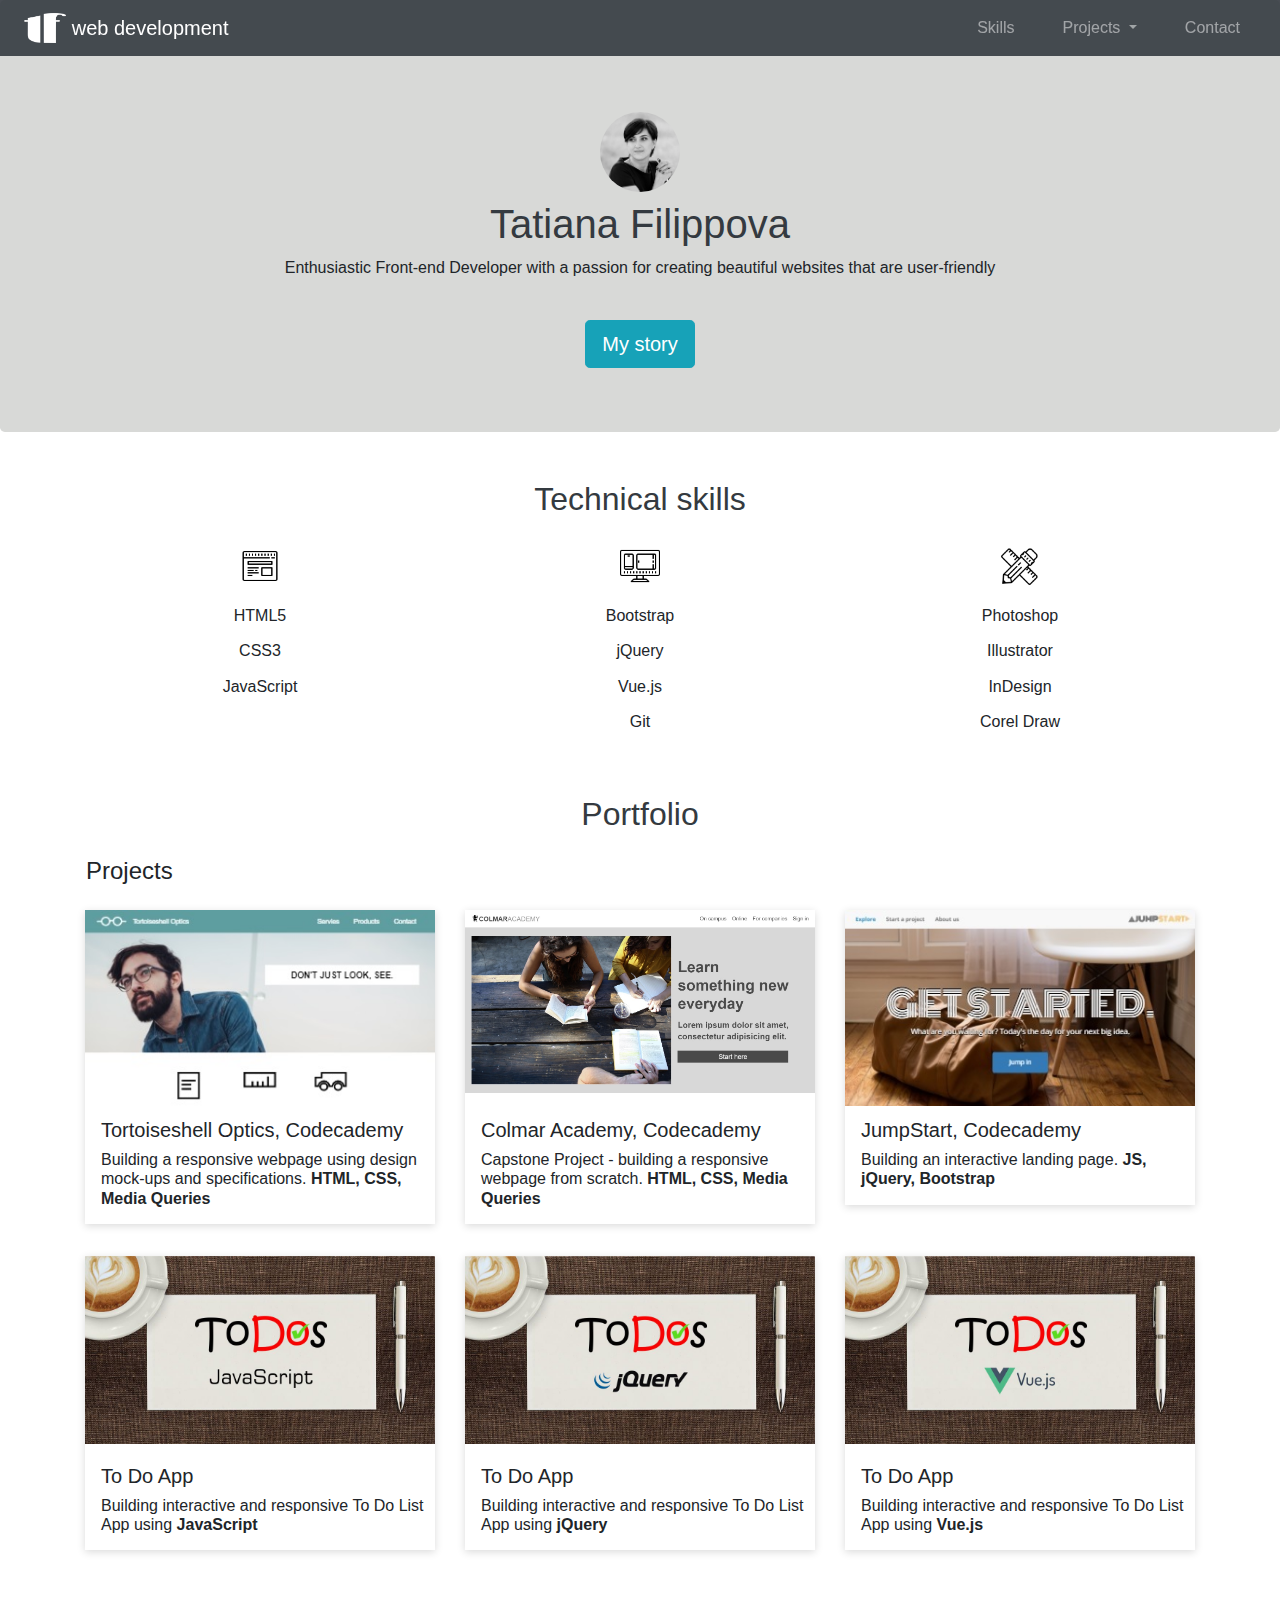
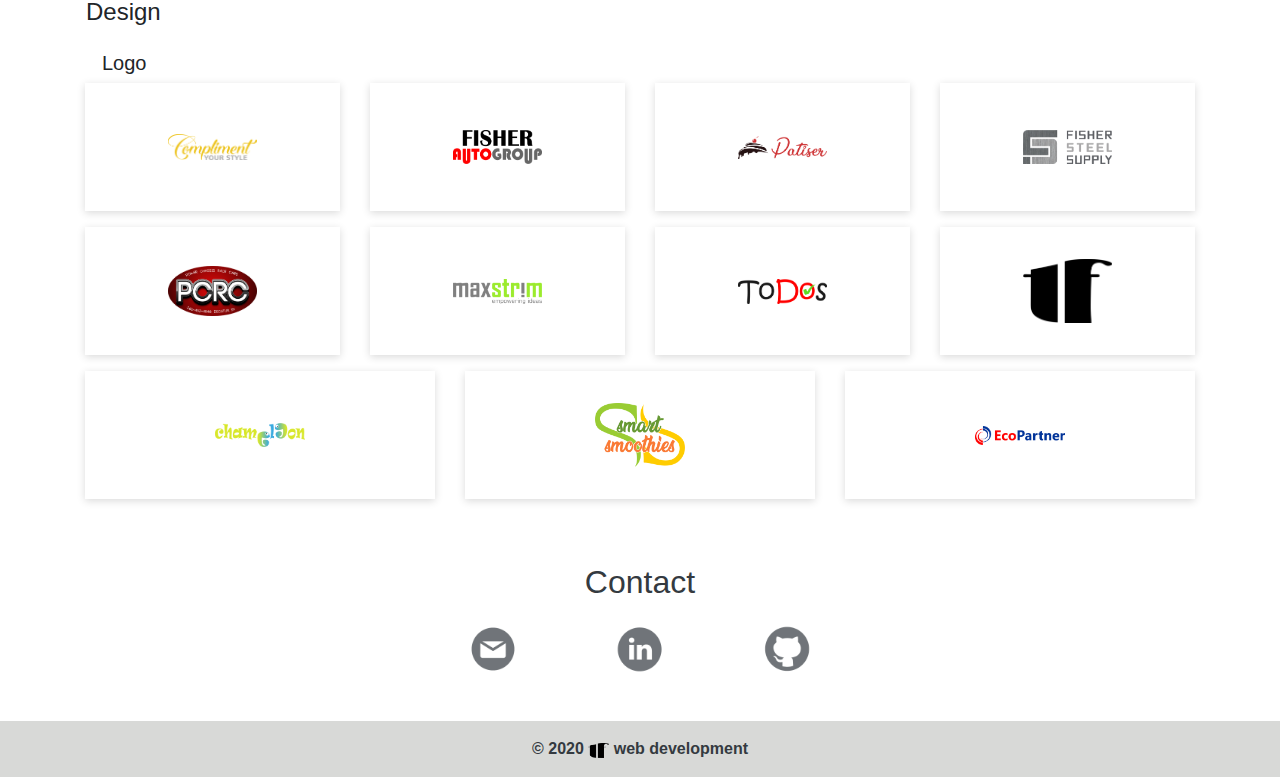
==== commit 9cd13834: "Change text for my story" ====
--- a/index.html
+++ b/index.html
@@ -53,9 +53,9 @@
 				<div class="container mt-5">
 					<img src="./resources/img/tatiana.jpg" class="rounded-circle mb-2" width="80px" alt="">
 					<h1>Tatiana Filippova</h1>
-					<p>Enthusiastic Front-end Developer with a passion for creating beautiful user-friendly websites</p><br>
+					<p>Enthusiastic Front-end Developer with a passion for creating beautiful websites that are user-friendly</p><br>
 					<button type="button" class="btn btn-info btn-lg" data-toggle="collapse" data-target="#story">My story</button>
-					<div id="story" class="collapse"> Working as a marketing specialist for many years I always was directly and indirectly involved in preparing marketing materials and working with websites. It was my natural curiosity to step further and try myself not only in designing things but also implementing them. I decided to start a new career path. My learning journey began with HTML and CSS, then continued with JavaScript at first, then Jquery, Vue.js and, finally, I am learning React.js. And it is only the beginning.	I’m so excited to learn something new every day!
+					<div id="story" class="collapse"> As a marketing professional, I am used to designing marketing materials and working with websites but I always wanted to try my hand at implementation. So I started on a new exciting career of website development. My learning journey began with HTML and CSS, then continued with JavaScript, Jquery, Vue.js and finally React.js. I am looking for an opportunity to apply all my skills and knowledge in workplace.
 						<div class="mt-5">
 							<a class="text-info text-uppercase text-decoration-none" href="./resources/img/Tatiana Filippova_Resume.pdf" target="_blank">download resume</a>
 						</div>
